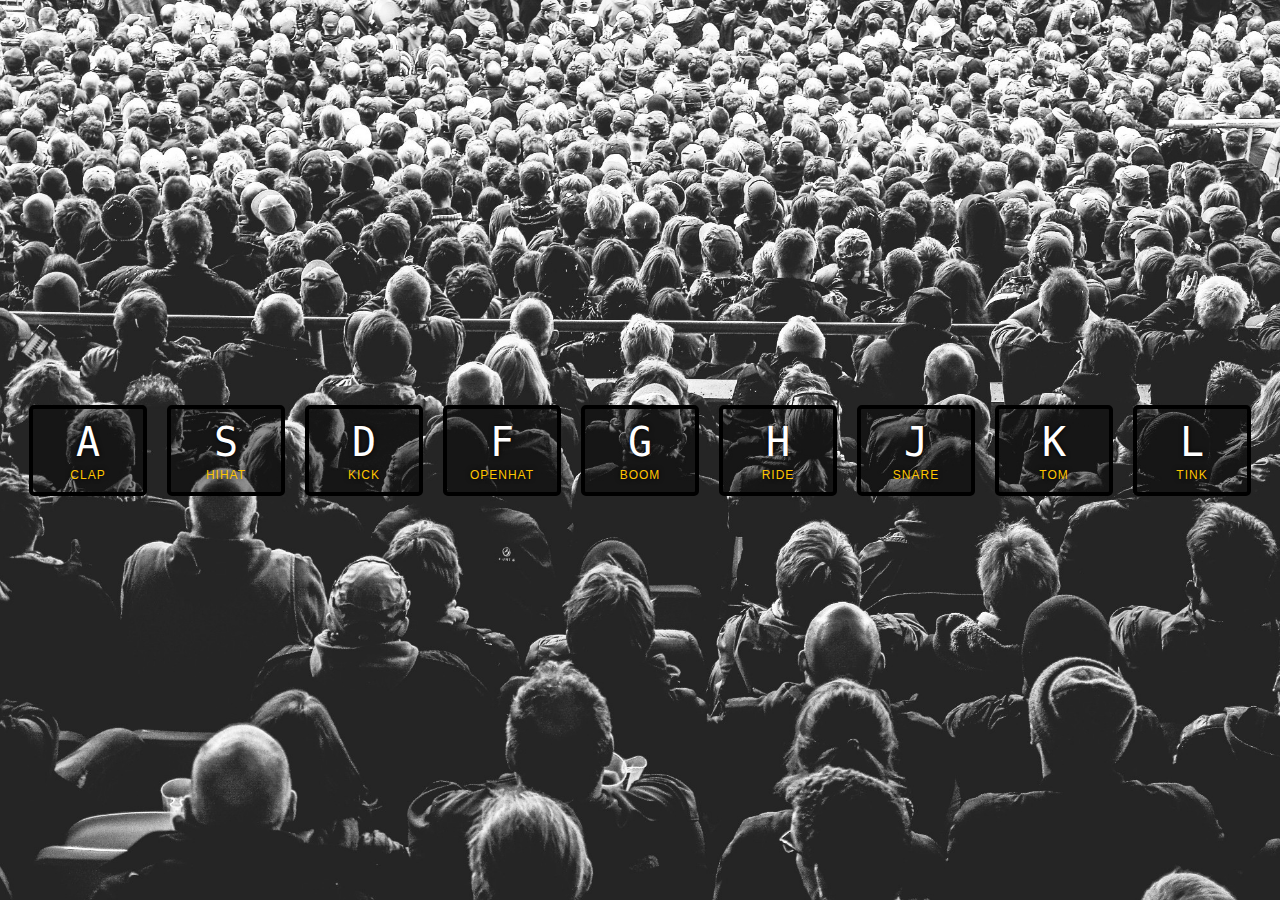
==== index.html @ 9492b55e "DrumDrum initial project" ====
<!DOCTYPE html>
<html lang="en">
<head>
  <meta charset="UTF-8">
  <title>Drum Drum Drum</title>
  <link rel="stylesheet" href="style.css">
  <link rel="icon" href="https://fav.farm/🔥" />
</head>
<body>


  <div class="keys">
    <div data-key="65" class="key">
      <kbd>A</kbd>
      <span class="sound">clap</span>
    </div>
    <div data-key="83" class="key">
      <kbd>S</kbd>
      <span class="sound">hihat</span>
    </div>
    <div data-key="68" class="key">
      <kbd>D</kbd>
      <span class="sound">kick</span>
    </div>
    <div data-key="70" class="key">
      <kbd>F</kbd>
      <span class="sound">openhat</span>
    </div>
    <div data-key="71" class="key">
      <kbd>G</kbd>
      <span class="sound">boom</span>
    </div>
    <div data-key="72" class="key">
      <kbd>H</kbd>
      <span class="sound">ride</span>
    </div>
    <div data-key="74" class="key">
      <kbd>J</kbd>
      <span class="sound">snare</span>
    </div>
    <div data-key="75" class="key">
      <kbd>K</kbd>
      <span class="sound">tom</span>
    </div>
    <div data-key="76" class="key">
      <kbd>L</kbd>
      <span class="sound">tink</span>
    </div>
  </div>

  <audio data-key="65" src="./sounds/clap.wav"></audio>
  <audio data-key="83" src="sounds/hihat.wav"></audio>
  <audio data-key="68" src="sounds/kick.wav"></audio>
  <audio data-key="70" src="sounds/openhat.wav"></audio>
  <audio data-key="71" src="sounds/boom.wav"></audio>
  <audio data-key="72" src="sounds/ride.wav"></audio>
  <audio data-key="74" src="sounds/snare.wav"></audio>
  <audio data-key="75" src="sounds/tom.wav"></audio>
  <audio data-key="76" src="sounds/tink.wav"></audio>

<script src="./app.js"></script>


</body>
</html>
---- style.css ----
html {
    font-size: 10px;
    background: url('./background.jpg') bottom center;
    background-size: cover;
  }
  
  body,html {
    margin: 0;
    padding: 0;
    font-family: sans-serif;
  }
  
  .keys {
    display: flex;
    flex: 1;
    min-height: 100vh;
    align-items: center;
    justify-content: center;
  }
  
  .key {
    border: .4rem solid black;
    border-radius: .5rem;
    margin: 1rem;
    font-size: 1.5rem;
    padding: 1rem .5rem;
    transition: all .07s ease;
    width: 10rem;
    text-align: center;
    color: white;
    background: rgba(0,0,0,0.4);
    text-shadow: 0 0 .5rem black;
  }
  
  .playing {
    transform: scale(1.1);
    border-color: #ffc600;
    box-shadow: 0 0 1rem #ffc600;
  }
  
  kbd {
    display: block;
    font-size: 4rem;
  }
  
  .sound {
    font-size: 1.2rem;
    text-transform: uppercase;
    letter-spacing: .1rem;
    color: #ffc600;
  }
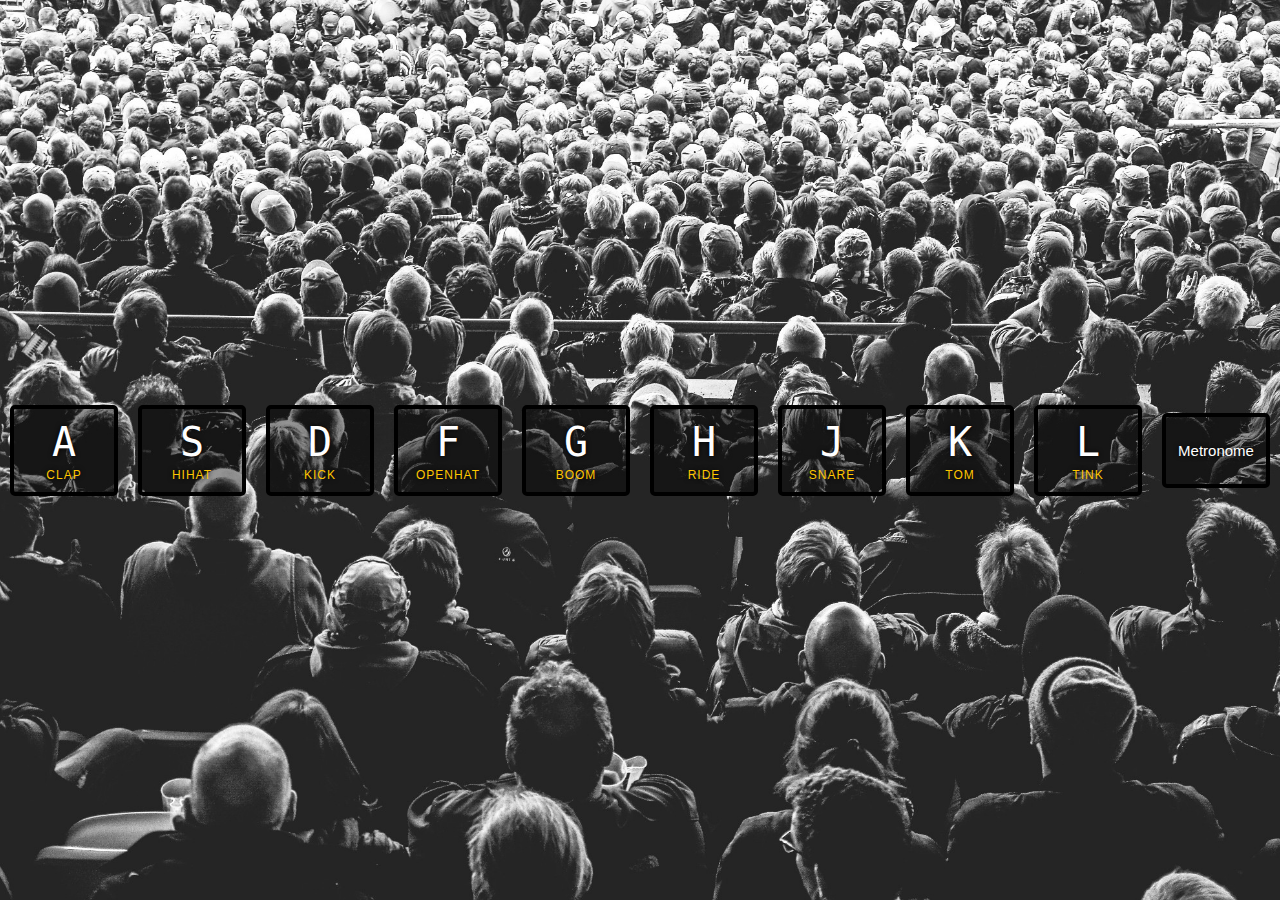
==== commit 04f7602f: "metronome added" ====
--- a/index.html
+++ b/index.html
@@ -10,11 +10,11 @@
 
 
   <div class="keys">
-    <div data-key="65" class="key">
+    <div data-key="65" class="key" >
       <kbd>A</kbd>
       <span class="sound">clap</span>
     </div>
-    <div data-key="83" class="key">
+    <div data-key="83" class="key" >
       <kbd>S</kbd>
       <span class="sound">hihat</span>
     </div>
@@ -46,6 +46,11 @@
       <kbd>L</kbd>
       <span class="sound">tink</span>
     </div>
+    <div class="key" id="metronome">
+      <p>Metronome</p>
+      <audio id="metrosound" src="./sounds/metronome-65396.mp3"></audio>
+    </div>
+
   </div>
 
   <audio data-key="65" src="./sounds/clap.wav"></audio>
--- a/style.css
+++ b/style.css
@@ -49,4 +49,7 @@
     letter-spacing: .1rem;
     color: #ffc600;
   }
-  +  
+  #metronome:hover {
+    cursor: pointer
+  }